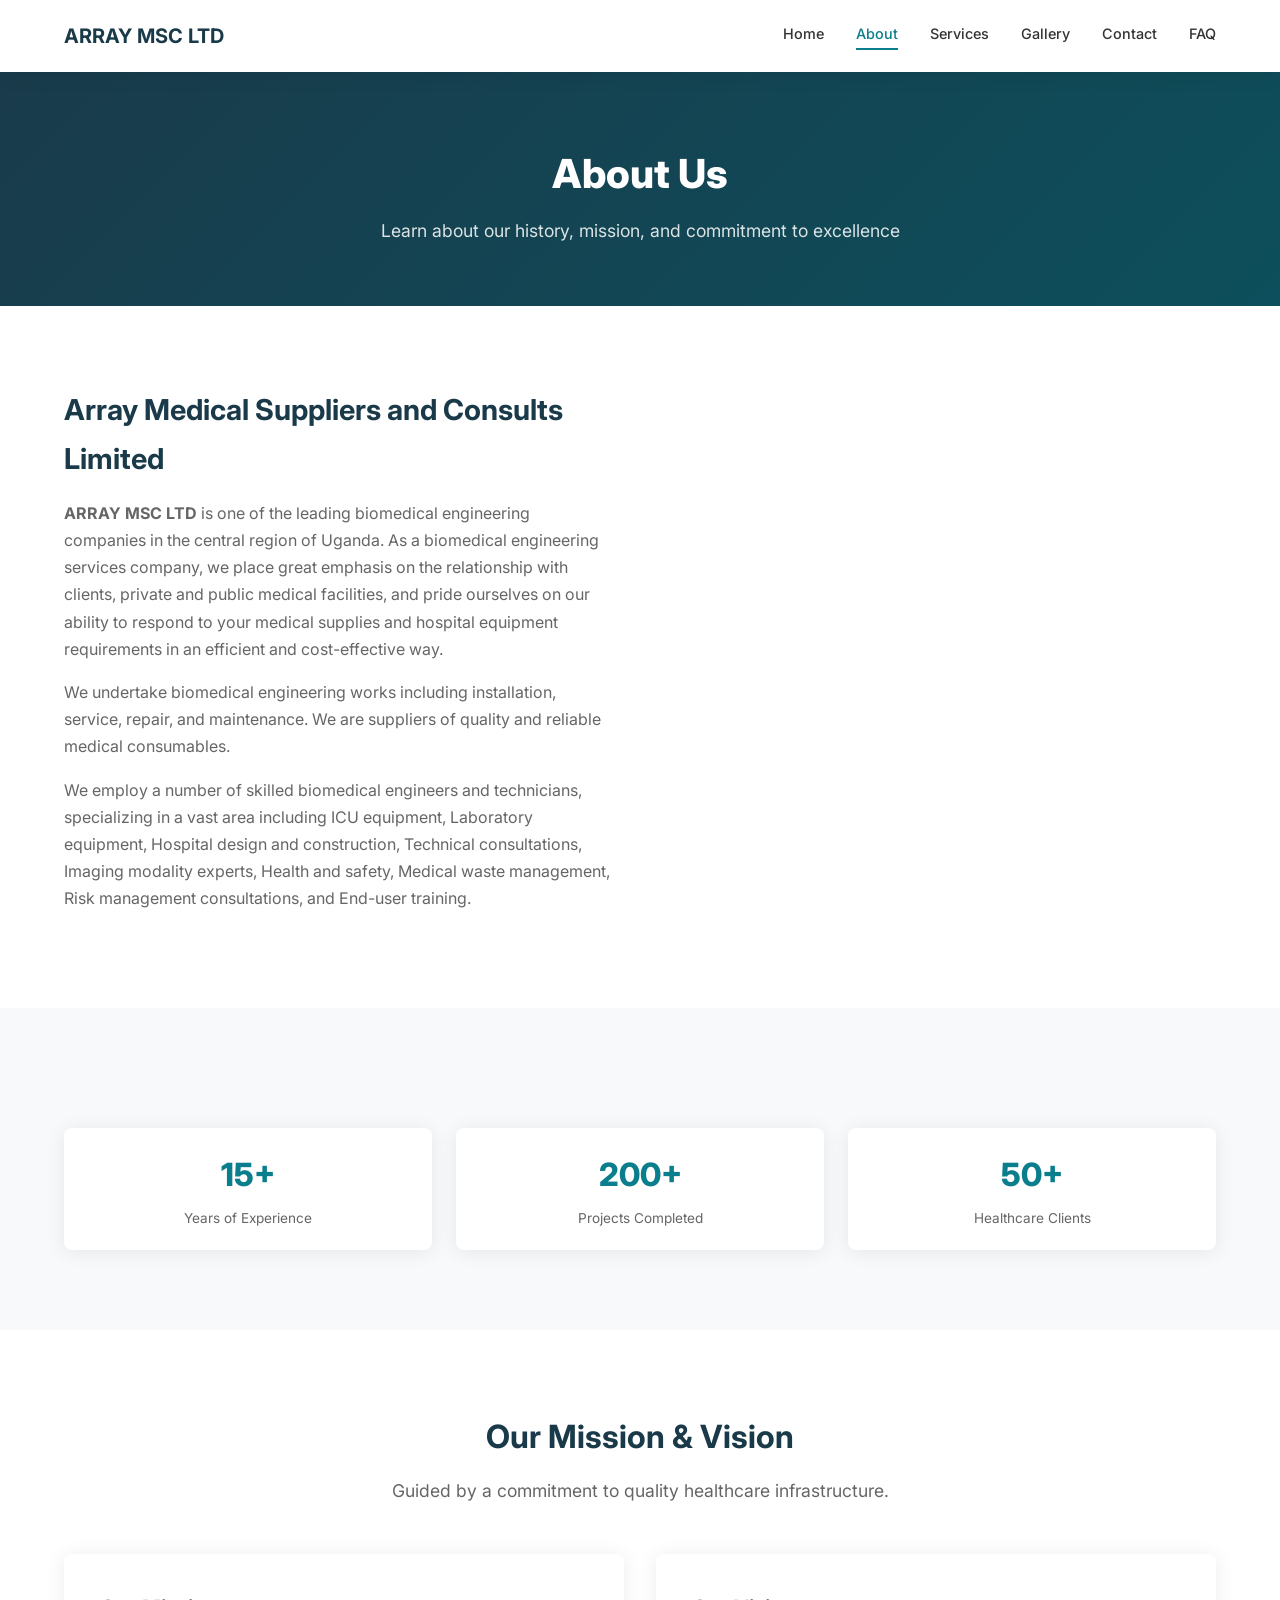
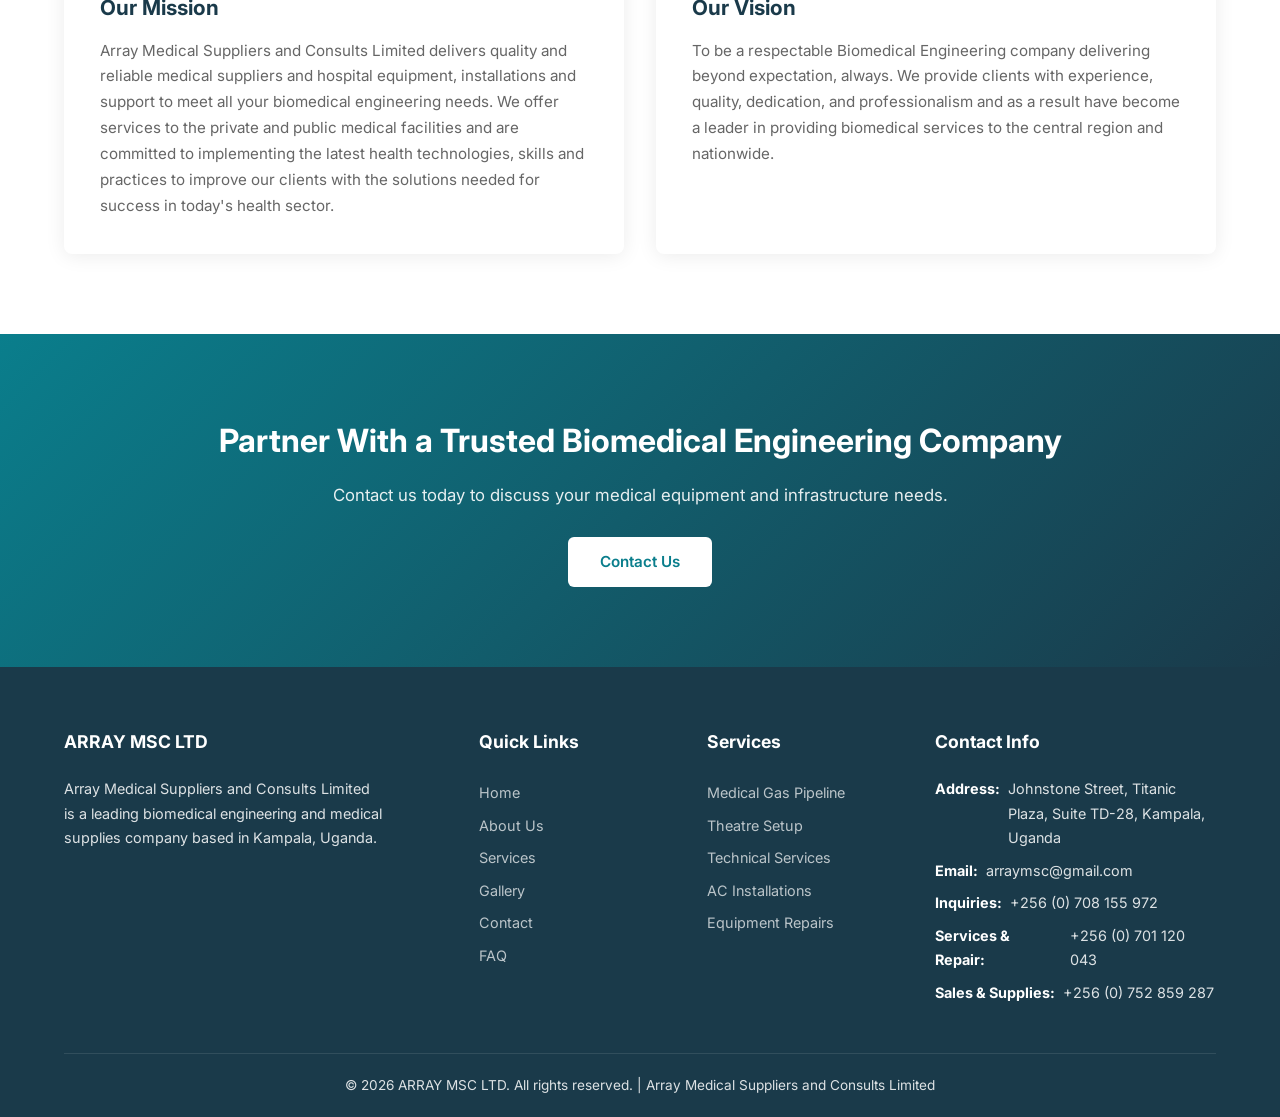
==== about.html @ 0d136a65 "Initial commit - ARRAY MSC LTD professional website" ====
<!DOCTYPE html>
<html lang="en">
<head>
  <meta charset="UTF-8">
  <meta name="viewport" content="width=device-width, initial-scale=1.0">
  <title>About Us - ARRAY MSC LTD | Biomedical Engineering Company</title>
  <meta name="description" content="Learn about ARRAY MSC LTD's history, mission, vision, and team. We are a leading biomedical engineering and medical supplies company in Kampala, Uganda.">
  <link rel="preconnect" href="https://fonts.googleapis.com">
  <link href="https://fonts.googleapis.com/css2?family=Inter:wght@400;500;600;700;800&display=swap" rel="stylesheet">
  <link rel="stylesheet" href="css/style.css">
</head>
<body>

  <!-- Header -->
  <header class="header">
    <div class="container">
      <nav class="navbar">
        <a href="index.html" class="nav-brand">
          <img src="images/logo-placeholder.png" alt="ARRAY MSC LTD Logo" onerror="this.style.display='none'">
          ARRAY MSC LTD
        </a>
        <button class="nav-toggle" aria-label="Toggle navigation">
          <span></span><span></span><span></span>
        </button>
        <div class="nav-links">
          <a href="index.html">Home</a>
          <a href="about.html" class="active">About</a>
          <a href="services.html">Services</a>
          <a href="gallery.html">Gallery</a>
          <a href="contact.html">Contact</a>
          <a href="faq.html">FAQ</a>
        </div>
      </nav>
    </div>
  </header>

  <!-- Banner -->
  <section class="page-banner">
    <div class="container">
      <h1>About Us</h1>
      <p>Learn about our history, mission, and commitment to excellence</p>
    </div>
  </section>

  <!-- About Content -->
  <section class="section">
    <div class="container">
      <div class="about-content">
        <div class="about-text">
          <h2>Array Medical Suppliers and Consults Limited</h2>
          <p><strong>ARRAY MSC LTD</strong> is one of the leading biomedical engineering companies in the central region of Uganda. As a biomedical engineering services company, we place great emphasis on the relationship with clients, private and public medical facilities, and pride ourselves on our ability to respond to your medical supplies and hospital equipment requirements in an efficient and cost-effective way.</p>
          <p>We undertake biomedical engineering works including installation, service, repair, and maintenance. We are suppliers of quality and reliable medical consumables.</p>
          <p>We employ a number of skilled biomedical engineers and technicians, specializing in a vast area including ICU equipment, Laboratory equipment, Hospital design and construction, Technical consultations, Imaging modality experts, Health and safety, Medical waste management, Risk management consultations, and End-user training.</p>
        </div>
        <div class="about-image">
          <img src="images/about-placeholder.jpg" alt="ARRAY MSC LTD Team" onerror="this.style.display='none'">
        </div>
      </div>
    </div>
  </section>

  <!-- Stats -->
  <section class="section section-bg">
    <div class="container">
      <div class="about-stats">
        <div class="stat-item">
          <div class="stat-number">15+</div>
          <div class="stat-label">Years of Experience</div>
        </div>
        <div class="stat-item">
          <div class="stat-number">200+</div>
          <div class="stat-label">Projects Completed</div>
        </div>
        <div class="stat-item">
          <div class="stat-number">50+</div>
          <div class="stat-label">Healthcare Clients</div>
        </div>
      </div>
    </div>
  </section>

  <!-- Mission & Vision -->
  <section class="section">
    <div class="container">
      <div class="text-center">
        <h2 class="section-title">Our Mission & Vision</h2>
        <p class="section-subtitle">Guided by a commitment to quality healthcare infrastructure.</p>
      </div>
      <div class="mission-vision">
        <div class="mv-card">
          <h3>Our Mission</h3>
          <p>Array Medical Suppliers and Consults Limited delivers quality and reliable medical suppliers and hospital equipment, installations and support to meet all your biomedical engineering needs. We offer services to the private and public medical facilities and are committed to implementing the latest health technologies, skills and practices to improve our clients with the solutions needed for success in today's health sector.</p>
        </div>
        <div class="mv-card">
          <h3>Our Vision</h3>
          <p>To be a respectable Biomedical Engineering company delivering beyond expectation, always. We provide clients with experience, quality, dedication, and professionalism and as a result have become a leader in providing biomedical services to the central region and nationwide.</p>
        </div>
      </div>
    </div>
  </section>

  <!-- CTA -->
  <section class="cta-section">
    <div class="container">
      <h2>Partner With a Trusted Biomedical Engineering Company</h2>
      <p>Contact us today to discuss your medical equipment and infrastructure needs.</p>
      <a href="contact.html" class="btn btn-white">Contact Us</a>
    </div>
  </section>

  <!-- Footer -->
  <footer class="footer">
    <div class="container">
      <div class="footer-grid">
        <div class="footer-brand">
          <h3>ARRAY MSC LTD</h3>
          <p>Array Medical Suppliers and Consults Limited is a leading biomedical engineering and medical supplies company based in Kampala, Uganda.</p>
        </div>
        <div class="footer-links">
          <h3>Quick Links</h3>
          <a href="index.html">Home</a>
          <a href="about.html">About Us</a>
          <a href="services.html">Services</a>
          <a href="gallery.html">Gallery</a>
          <a href="contact.html">Contact</a>
          <a href="faq.html">FAQ</a>
        </div>
        <div class="footer-links">
          <h3>Services</h3>
          <a href="services.html">Medical Gas Pipeline</a>
          <a href="services.html">Theatre Setup</a>
          <a href="services.html">Technical Services</a>
          <a href="services.html">AC Installations</a>
          <a href="services.html">Equipment Repairs</a>
        </div>
        <div class="footer-contact">
          <h3>Contact Info</h3>
          <p><strong>Address:</strong> Johnstone Street, Titanic Plaza, Suite TD-28, Kampala, Uganda</p>
          <p><strong>Email:</strong> arraymsc@gmail.com</p>
          <p><strong>Inquiries:</strong> +256 (0) 708 155 972</p>
          <p><strong>Services & Repair:</strong> +256 (0) 701 120 043</p>
          <p><strong>Sales & Supplies:</strong> +256 (0) 752 859 287</p>
        </div>
      </div>
      <div class="footer-bottom">
        &copy; 2026 ARRAY MSC LTD. All rights reserved. | Array Medical Suppliers and Consults Limited
      </div>
    </div>
  </footer>

  <script src="js/main.js"></script>
</body>
</html>
---- css/style.css ----
* {
  margin: 0;
  padding: 0;
  box-sizing: border-box;
}

:root {
  --primary: #0a7e8c;
  --primary-dark: #075a65;
  --primary-light: #e6f4f6;
  --secondary: #1a3a4a;
  --accent: #00b4d8;
  --text: #333;
  --text-light: #666;
  --bg: #f8f9fa;
  --white: #fff;
  --shadow: 0 2px 20px rgba(0,0,0,0.08);
  --radius: 8px;
}

html {
  scroll-behavior: smooth;
}

body {
  font-family: 'Inter', -apple-system, sans-serif;
  color: var(--text);
  line-height: 1.7;
  background: var(--white);
}

a { text-decoration: none; color: var(--primary); }
a:hover { color: var(--primary-dark); }
img { max-width: 100%; height: auto; }
ul { list-style: none; }

.container {
  max-width: 1200px;
  margin: 0 auto;
  padding: 0 24px;
}

/* Utility */
.section {
  padding: 80px 0;
}
.section-bg {
  background: var(--bg);
}
.section-title {
  font-size: 2rem;
  font-weight: 700;
  color: var(--secondary);
  margin-bottom: 12px;
}
.section-subtitle {
  color: var(--text-light);
  font-size: 1.1rem;
  margin-bottom: 48px;
  max-width: 600px;
}
.text-center {
  text-align: center;
}
.text-center .section-subtitle {
  margin: 0 auto 48px;
}

.btn {
  display: inline-block;
  padding: 12px 32px;
  border-radius: 6px;
  font-weight: 600;
  font-size: 0.95rem;
  border: none;
  cursor: pointer;
  transition: all 0.3s;
}
.btn-primary {
  background: var(--primary);
  color: var(--white);
}
.btn-primary:hover {
  background: var(--primary-dark);
  color: var(--white);
}
.btn-outline {
  background: transparent;
  color: var(--primary);
  border: 2px solid var(--primary);
}
.btn-outline:hover {
  background: var(--primary);
  color: var(--white);
}
.btn-white {
  background: var(--white);
  color: var(--primary);
}
.btn-white:hover {
  background: var(--primary-light);
}

/* Header / Navbar */
.header {
  position: fixed;
  top: 0;
  left: 0;
  width: 100%;
  z-index: 1000;
  background: var(--white);
  box-shadow: var(--shadow);
  transition: all 0.3s;
}
.header-scrolled {
  box-shadow: 0 2px 20px rgba(0,0,0,0.12);
}
.navbar {
  display: flex;
  align-items: center;
  justify-content: space-between;
  height: 72px;
}
.nav-brand {
  display: flex;
  align-items: center;
  gap: 10px;
  font-size: 1.25rem;
  font-weight: 700;
  color: var(--secondary);
}
.nav-brand img {
  height: 42px;
  width: auto;
}
.nav-links {
  display: flex;
  gap: 32px;
}
.nav-links a {
  font-size: 0.9rem;
  font-weight: 500;
  color: var(--text);
  position: relative;
  padding-bottom: 4px;
}
.nav-links a::after {
  content: '';
  position: absolute;
  bottom: 0;
  left: 0;
  width: 0;
  height: 2px;
  background: var(--primary);
  transition: width 0.3s;
}
.nav-links a:hover::after,
.nav-links a.active::after {
  width: 100%;
}
.nav-links a.active {
  color: var(--primary);
}
.nav-toggle {
  display: none;
  flex-direction: column;
  gap: 5px;
  background: none;
  border: none;
  cursor: pointer;
  padding: 4px;
}
.nav-toggle span {
  width: 28px;
  height: 3px;
  background: var(--secondary);
  border-radius: 2px;
  transition: all 0.3s;
}

/* Footer */
.footer {
  background: var(--secondary);
  color: rgba(255,255,255,0.85);
  padding: 60px 0 0;
}
.footer-grid {
  display: grid;
  grid-template-columns: 2fr 1fr 1fr 1.5fr;
  gap: 40px;
  margin-bottom: 40px;
}
.footer h3 {
  color: var(--white);
  font-size: 1.1rem;
  margin-bottom: 20px;
}
.footer-brand p {
  font-size: 0.9rem;
  margin-top: 12px;
  max-width: 320px;
}
.footer-links a {
  display: block;
  color: rgba(255,255,255,0.7);
  font-size: 0.9rem;
  padding: 4px 0;
  transition: color 0.3s;
}
.footer-links a:hover {
  color: var(--white);
}
.footer-contact p {
  font-size: 0.9rem;
  margin-bottom: 8px;
  display: flex;
  gap: 8px;
}
.footer-contact strong {
  color: var(--white);
}
.footer-bottom {
  border-top: 1px solid rgba(255,255,255,0.1);
  padding: 20px 0;
  font-size: 0.85rem;
  text-align: center;
}

/* Hero */
.hero {
  min-height: 100vh;
  display: flex;
  align-items: center;
  background: linear-gradient(135deg, var(--secondary) 0%, #0d4f5c 100%);
  color: var(--white);
  padding-top: 72px;
  position: relative;
  overflow: hidden;
}
.hero::before {
  content: '';
  position: absolute;
  top: -50%;
  right: -20%;
  width: 600px;
  height: 600px;
  border-radius: 50%;
  background: rgba(255,255,255,0.03);
}
.hero-content {
  max-width: 700px;
  position: relative;
  z-index: 1;
}
.hero-badge {
  display: inline-block;
  background: rgba(255,255,255,0.1);
  padding: 6px 16px;
  border-radius: 20px;
  font-size: 0.8rem;
  margin-bottom: 20px;
  letter-spacing: 1px;
  text-transform: uppercase;
}
.hero h1 {
  font-size: 3rem;
  font-weight: 800;
  line-height: 1.2;
  margin-bottom: 20px;
}
.hero p {
  font-size: 1.15rem;
  line-height: 1.8;
  opacity: 0.9;
  margin-bottom: 32px;
}
.hero-buttons {
  display: flex;
  gap: 16px;
  flex-wrap: wrap;
}

/* Page Banner */
.page-banner {
  padding: 140px 0 60px;
  background: linear-gradient(135deg, var(--secondary) 0%, #0d4f5c 100%);
  color: var(--white);
  text-align: center;
}
.page-banner h1 {
  font-size: 2.5rem;
  font-weight: 800;
  margin-bottom: 8px;
}
.page-banner p {
  opacity: 0.85;
  font-size: 1.1rem;
}

/* Services page */
.services-grid {
  display: grid;
  grid-template-columns: repeat(auto-fill, minmax(340px, 1fr));
  gap: 28px;
}
.service-card {
  background: var(--white);
  border-radius: var(--radius);
  padding: 32px;
  box-shadow: var(--shadow);
  transition: transform 0.3s, box-shadow 0.3s;
  border-left: 4px solid var(--primary);
}
.service-card:hover {
  transform: translateY(-4px);
  box-shadow: 0 8px 30px rgba(0,0,0,0.12);
}
.service-card h3 {
  color: var(--secondary);
  font-size: 1.15rem;
  margin-bottom: 8px;
}
.service-card p {
  font-size: 0.95rem;
  color: var(--text-light);
}

/* Home - Services highlight */
.services-highlight {
  display: grid;
  grid-template-columns: repeat(auto-fill, minmax(300px, 1fr));
  gap: 24px;
}
.service-item {
  background: var(--white);
  padding: 28px;
  border-radius: var(--radius);
  box-shadow: var(--shadow);
  text-align: center;
  transition: transform 0.3s;
}
.service-item:hover {
  transform: translateY(-4px);
}
.service-item .icon {
  width: 56px;
  height: 56px;
  background: var(--primary-light);
  border-radius: 12px;
  display: flex;
  align-items: center;
  justify-content: center;
  margin: 0 auto 16px;
  font-size: 1.5rem;
}
.service-item h3 {
  font-size: 1rem;
  color: var(--secondary);
  margin-bottom: 8px;
}
.service-item p {
  font-size: 0.9rem;
  color: var(--text-light);
}

/* About page */
.about-content {
  display: grid;
  grid-template-columns: 1fr 1fr;
  gap: 60px;
  align-items: center;
}
.about-text h2 {
  font-size: 1.8rem;
  color: var(--secondary);
  margin-bottom: 16px;
}
.about-text p {
  margin-bottom: 16px;
  color: var(--text-light);
}
.about-image img {
  border-radius: var(--radius);
  box-shadow: var(--shadow);
  width: 100%;
}
.about-stats {
  display: grid;
  grid-template-columns: repeat(3, 1fr);
  gap: 24px;
  margin-top: 40px;
}
.stat-item {
  text-align: center;
  padding: 20px;
  background: var(--white);
  border-radius: var(--radius);
  box-shadow: var(--shadow);
}
.stat-number {
  font-size: 2rem;
  font-weight: 800;
  color: var(--primary);
}
.stat-label {
  font-size: 0.85rem;
  color: var(--text-light);
  margin-top: 4px;
}

/* Mission / Vision */
.mission-vision {
  display: grid;
  grid-template-columns: 1fr 1fr;
  gap: 32px;
}
.mv-card {
  background: var(--white);
  padding: 36px;
  border-radius: var(--radius);
  box-shadow: var(--shadow);
}
.mv-card h3 {
  color: var(--secondary);
  font-size: 1.3rem;
  margin-bottom: 12px;
}
.mv-card p {
  color: var(--text-light);
  font-size: 0.95rem;
}

/* Gallery */
.gallery-grid {
  display: grid;
  grid-template-columns: repeat(auto-fill, minmax(280px, 1fr));
  gap: 16px;
}
.gallery-item {
  position: relative;
  border-radius: var(--radius);
  overflow: hidden;
  cursor: pointer;
  aspect-ratio: 4/3;
}
.gallery-item img {
  width: 100%;
  height: 100%;
  object-fit: cover;
  transition: transform 0.4s;
}
.gallery-item:hover img {
  transform: scale(1.08);
}
.gallery-item .overlay {
  position: absolute;
  bottom: 0;
  left: 0;
  right: 0;
  padding: 16px;
  background: linear-gradient(transparent, rgba(0,0,0,0.7));
  color: var(--white);
  font-size: 0.9rem;
  font-weight: 500;
  opacity: 0;
  transition: opacity 0.3s;
}
.gallery-item:hover .overlay {
  opacity: 1;
}

/* Contact */
.contact-grid {
  display: grid;
  grid-template-columns: 1fr 1fr;
  gap: 48px;
}
.contact-info h3 {
  font-size: 1.3rem;
  color: var(--secondary);
  margin-bottom: 16px;
}
.contact-detail {
  display: flex;
  gap: 12px;
  margin-bottom: 20px;
}
.contact-detail .icon {
  width: 44px;
  height: 44px;
  background: var(--primary-light);
  border-radius: 50%;
  display: flex;
  align-items: center;
  justify-content: center;
  flex-shrink: 0;
  font-size: 1.1rem;
}
.contact-detail h4 {
  font-size: 0.95rem;
  color: var(--secondary);
  margin-bottom: 2px;
}
.contact-detail p {
  font-size: 0.9rem;
  color: var(--text-light);
}
.contact-form label {
  display: block;
  font-size: 0.9rem;
  font-weight: 500;
  margin-bottom: 6px;
  color: var(--secondary);
}
.contact-form input,
.contact-form textarea,
.contact-form select {
  width: 100%;
  padding: 12px 16px;
  border: 1px solid #ddd;
  border-radius: 6px;
  font-family: inherit;
  font-size: 0.95rem;
  margin-bottom: 20px;
  transition: border-color 0.3s;
}
.contact-form input:focus,
.contact-form textarea:focus {
  outline: none;
  border-color: var(--primary);
}
.contact-form textarea {
  height: 140px;
  resize: vertical;
}

/* FAQ */
.faq-list {
  max-width: 800px;
  margin: 0 auto;
}
.faq-item {
  background: var(--white);
  border-radius: var(--radius);
  margin-bottom: 12px;
  box-shadow: 0 1px 4px rgba(0,0,0,0.06);
  overflow: hidden;
}
.faq-question {
  width: 100%;
  padding: 20px 24px;
  background: none;
  border: none;
  font-size: 1rem;
  font-weight: 600;
  color: var(--secondary);
  text-align: left;
  cursor: pointer;
  display: flex;
  justify-content: space-between;
  align-items: center;
  font-family: inherit;
  transition: background 0.3s;
}
.faq-question:hover {
  background: var(--primary-light);
}
.faq-question .arrow {
  transition: transform 0.3s;
  font-size: 1.2rem;
}
.faq-item.active .faq-question .arrow {
  transform: rotate(180deg);
}
.faq-answer {
  max-height: 0;
  overflow: hidden;
  transition: max-height 0.3s ease, padding 0.3s ease;
}
.faq-item.active .faq-answer {
  max-height: 300px;
  padding: 0 24px 20px;
}
.faq-answer p {
  color: var(--text-light);
  font-size: 0.95rem;
}

/* Features section (Why choose us) */
.features-grid {
  display: grid;
  grid-template-columns: repeat(auto-fill, minmax(250px, 1fr));
  gap: 24px;
}
.feature-card {
  background: var(--white);
  padding: 28px;
  border-radius: var(--radius);
  box-shadow: var(--shadow);
  text-align: center;
}
.feature-card .icon {
  font-size: 2rem;
  margin-bottom: 12px;
}
.feature-card h3 {
  font-size: 1rem;
  color: var(--secondary);
  margin-bottom: 8px;
}
.feature-card p {
  font-size: 0.9rem;
  color: var(--text-light);
}

/* CTA Section */
.cta-section {
  background: linear-gradient(135deg, var(--primary) 0%, var(--secondary) 100%);
  color: var(--white);
  text-align: center;
  padding: 80px 0;
}
.cta-section h2 {
  font-size: 2rem;
  font-weight: 700;
  margin-bottom: 12px;
}
.cta-section p {
  opacity: 0.9;
  margin-bottom: 28px;
  font-size: 1.05rem;
}

/* Responsive */
@media (max-width: 992px) {
  .about-content,
  .mission-vision,
  .contact-grid {
    grid-template-columns: 1fr;
  }
  .about-image {
    order: -1;
  }
  .footer-grid {
    grid-template-columns: 1fr 1fr;
  }
}

@media (max-width: 768px) {
  .nav-links {
    position: fixed;
    top: 72px;
    left: 0;
    right: 0;
    background: var(--white);
    flex-direction: column;
    padding: 24px;
    gap: 16px;
    box-shadow: 0 4px 20px rgba(0,0,0,0.1);
    transform: translateY(-100%);
    opacity: 0;
    pointer-events: none;
    transition: all 0.3s;
  }
  .nav-links.open {
    transform: translateY(0);
    opacity: 1;
    pointer-events: all;
  }
  .nav-toggle {
    display: flex;
  }
  .hero h1 {
    font-size: 2rem;
  }
  .hero {
    text-align: center;
  }
  .hero-buttons {
    justify-content: center;
  }
  .section-title {
    font-size: 1.6rem;
  }
  .page-banner h1 {
    font-size: 1.8rem;
  }
  .services-grid {
    grid-template-columns: 1fr;
  }
  .about-stats {
    grid-template-columns: 1fr;
  }
  .footer-grid {
    grid-template-columns: 1fr;
  }
}
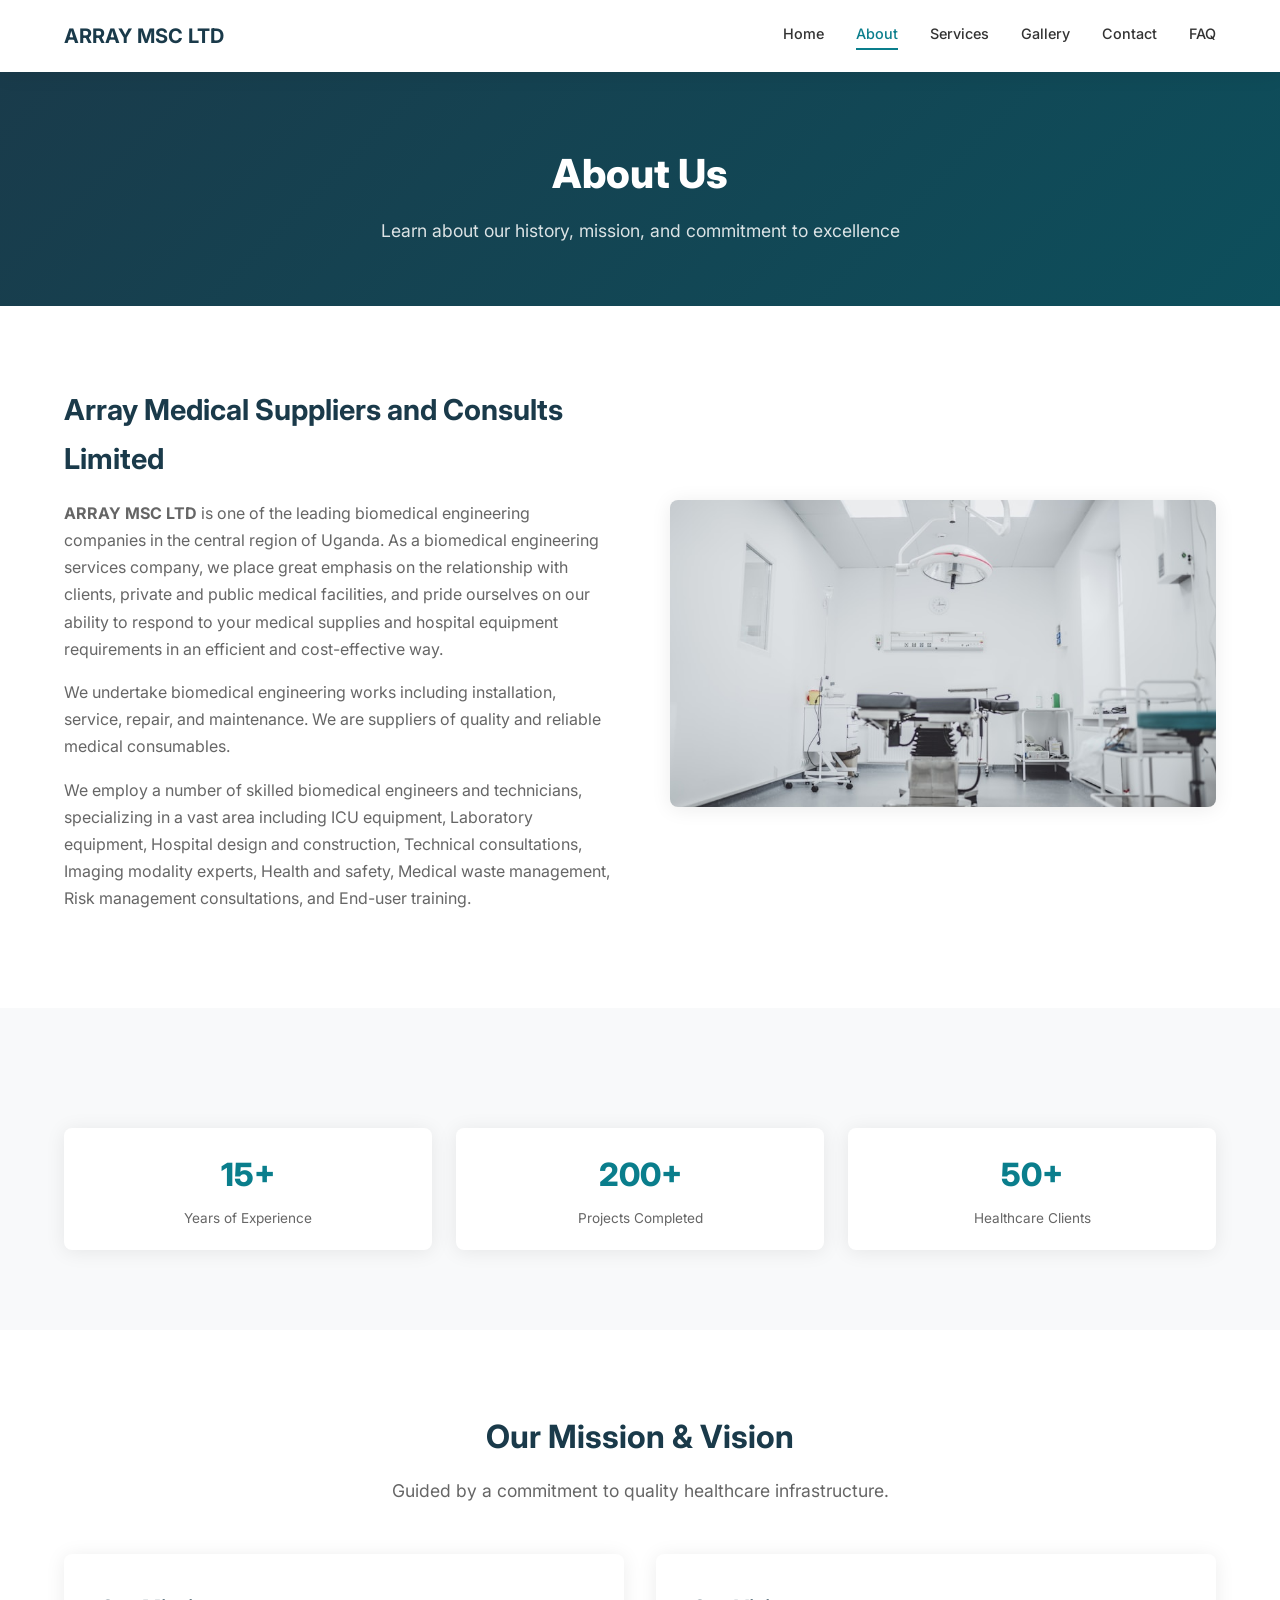
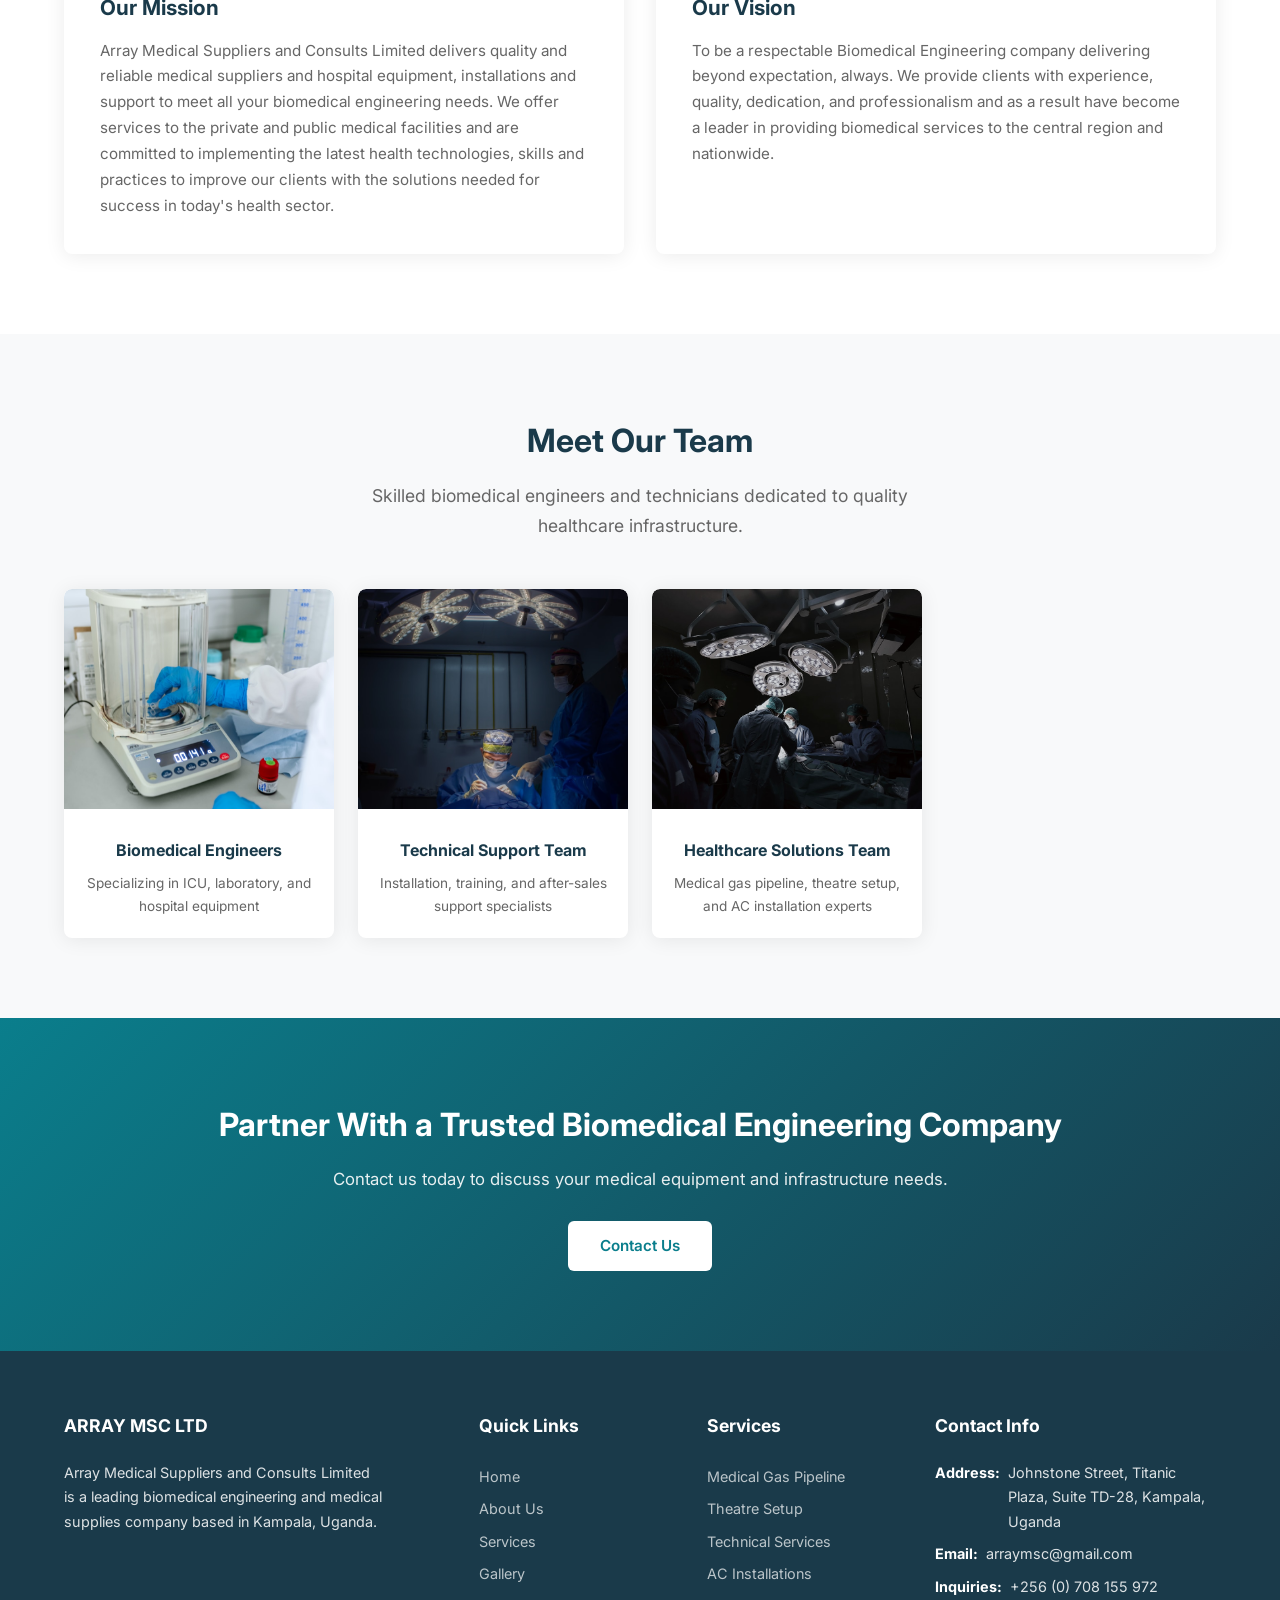
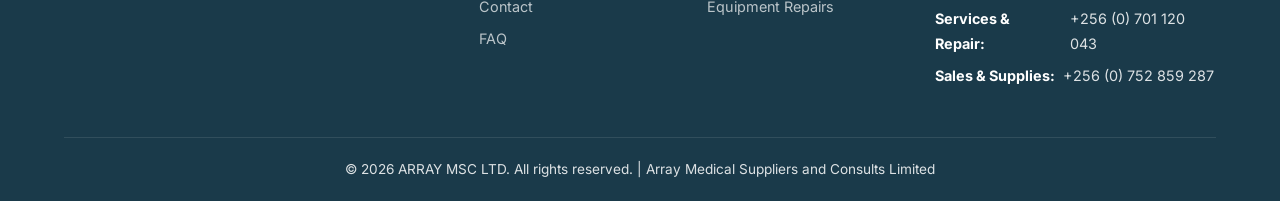
==== commit e6cf347c: "Add medical equipment images and team photos from Unsplash" ====
--- a/about.html
+++ b/about.html
@@ -53,7 +53,7 @@
           <p>We employ a number of skilled biomedical engineers and technicians, specializing in a vast area including ICU equipment, Laboratory equipment, Hospital design and construction, Technical consultations, Imaging modality experts, Health and safety, Medical waste management, Risk management consultations, and End-user training.</p>
         </div>
         <div class="about-image">
-          <img src="images/about-placeholder.jpg" alt="ARRAY MSC LTD Team" onerror="this.style.display='none'">
+          <img src="images/team-about.jpg" alt="ARRAY MSC LTD Biomedical Engineering Team">
         </div>
       </div>
     </div>
@@ -94,6 +94,39 @@
         <div class="mv-card">
           <h3>Our Vision</h3>
           <p>To be a respectable Biomedical Engineering company delivering beyond expectation, always. We provide clients with experience, quality, dedication, and professionalism and as a result have become a leader in providing biomedical services to the central region and nationwide.</p>
+        </div>
+      </div>
+    </div>
+  </section>
+
+  <!-- Team Section -->
+  <section class="section section-bg">
+    <div class="container">
+      <div class="text-center">
+        <h2 class="section-title">Meet Our Team</h2>
+        <p class="section-subtitle">Skilled biomedical engineers and technicians dedicated to quality healthcare infrastructure.</p>
+      </div>
+      <div class="features-grid">
+        <div class="feature-card" style="padding: 0; overflow: hidden;">
+          <img src="images/gallery-02.jpg" alt="Biomedical Engineering Team" style="width: 100%; height: 220px; object-fit: cover; border-radius: var(--radius) var(--radius) 0 0;">
+          <div style="padding: 20px;">
+            <h3>Biomedical Engineers</h3>
+            <p style="font-size: 0.85rem; color: var(--text-light);">Specializing in ICU, laboratory, and hospital equipment</p>
+          </div>
+        </div>
+        <div class="feature-card" style="padding: 0; overflow: hidden;">
+          <img src="images/gallery-06.jpg" alt="Hospital Outreach Team" style="width: 100%; height: 220px; object-fit: cover; border-radius: var(--radius) var(--radius) 0 0;">
+          <div style="padding: 20px;">
+            <h3>Technical Support Team</h3>
+            <p style="font-size: 0.85rem; color: var(--text-light);">Installation, training, and after-sales support specialists</p>
+          </div>
+        </div>
+        <div class="feature-card" style="padding: 0; overflow: hidden;">
+          <img src="images/gallery-10.jpg" alt="Patient Care Team" style="width: 100%; height: 220px; object-fit: cover; border-radius: var(--radius) var(--radius) 0 0;">
+          <div style="padding: 20px;">
+            <h3>Healthcare Solutions Team</h3>
+            <p style="font-size: 0.85rem; color: var(--text-light);">Medical gas pipeline, theatre setup, and AC installation experts</p>
+          </div>
         </div>
       </div>
     </div>
--- a/css/style.css
+++ b/css/style.css
@@ -231,21 +231,11 @@
   min-height: 100vh;
   display: flex;
   align-items: center;
-  background: linear-gradient(135deg, var(--secondary) 0%, #0d4f5c 100%);
+  background: linear-gradient(135deg, rgba(26,58,74,0.92) 0%, rgba(13,79,92,0.88) 100%), url('../images/hero-medical.jpg') center/cover no-repeat;
   color: var(--white);
   padding-top: 72px;
   position: relative;
   overflow: hidden;
-}
-.hero::before {
-  content: '';
-  position: absolute;
-  top: -50%;
-  right: -20%;
-  width: 600px;
-  height: 600px;
-  border-radius: 50%;
-  background: rgba(255,255,255,0.03);
 }
 .hero-content {
   max-width: 700px;
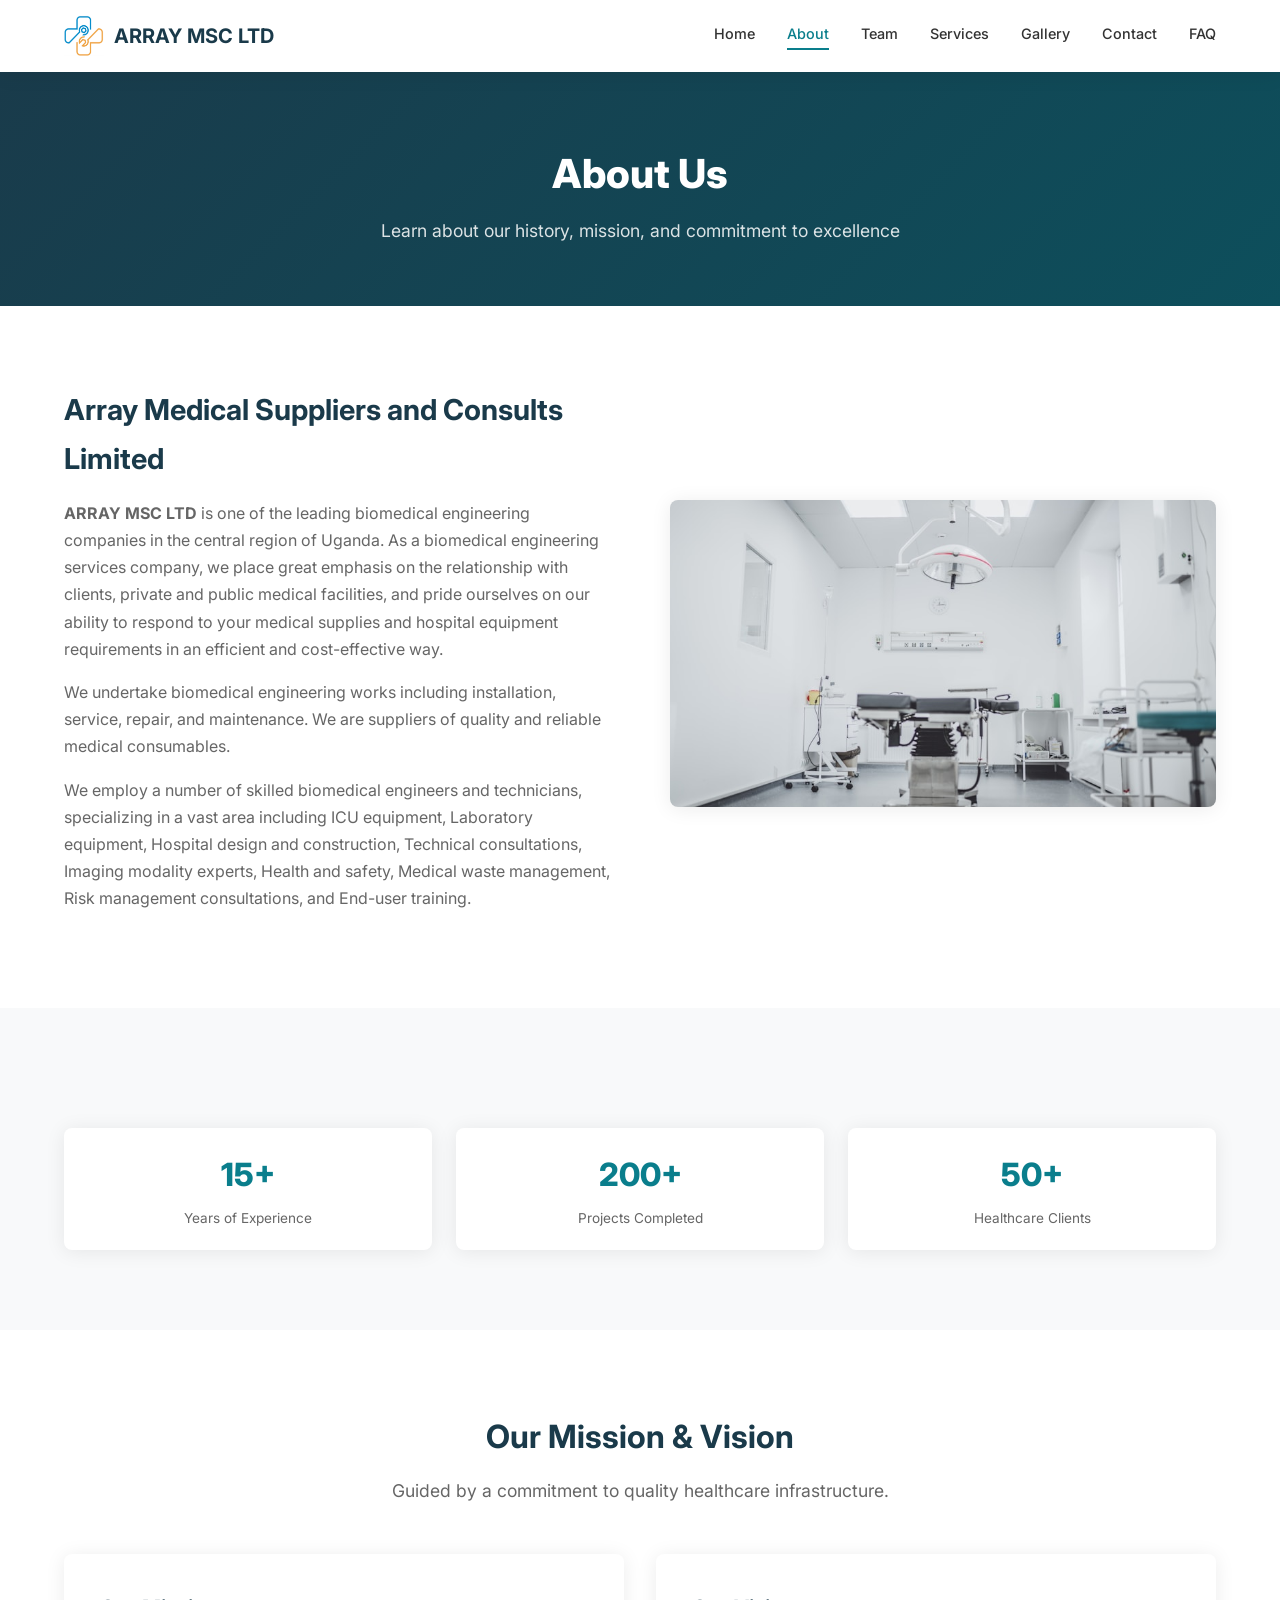
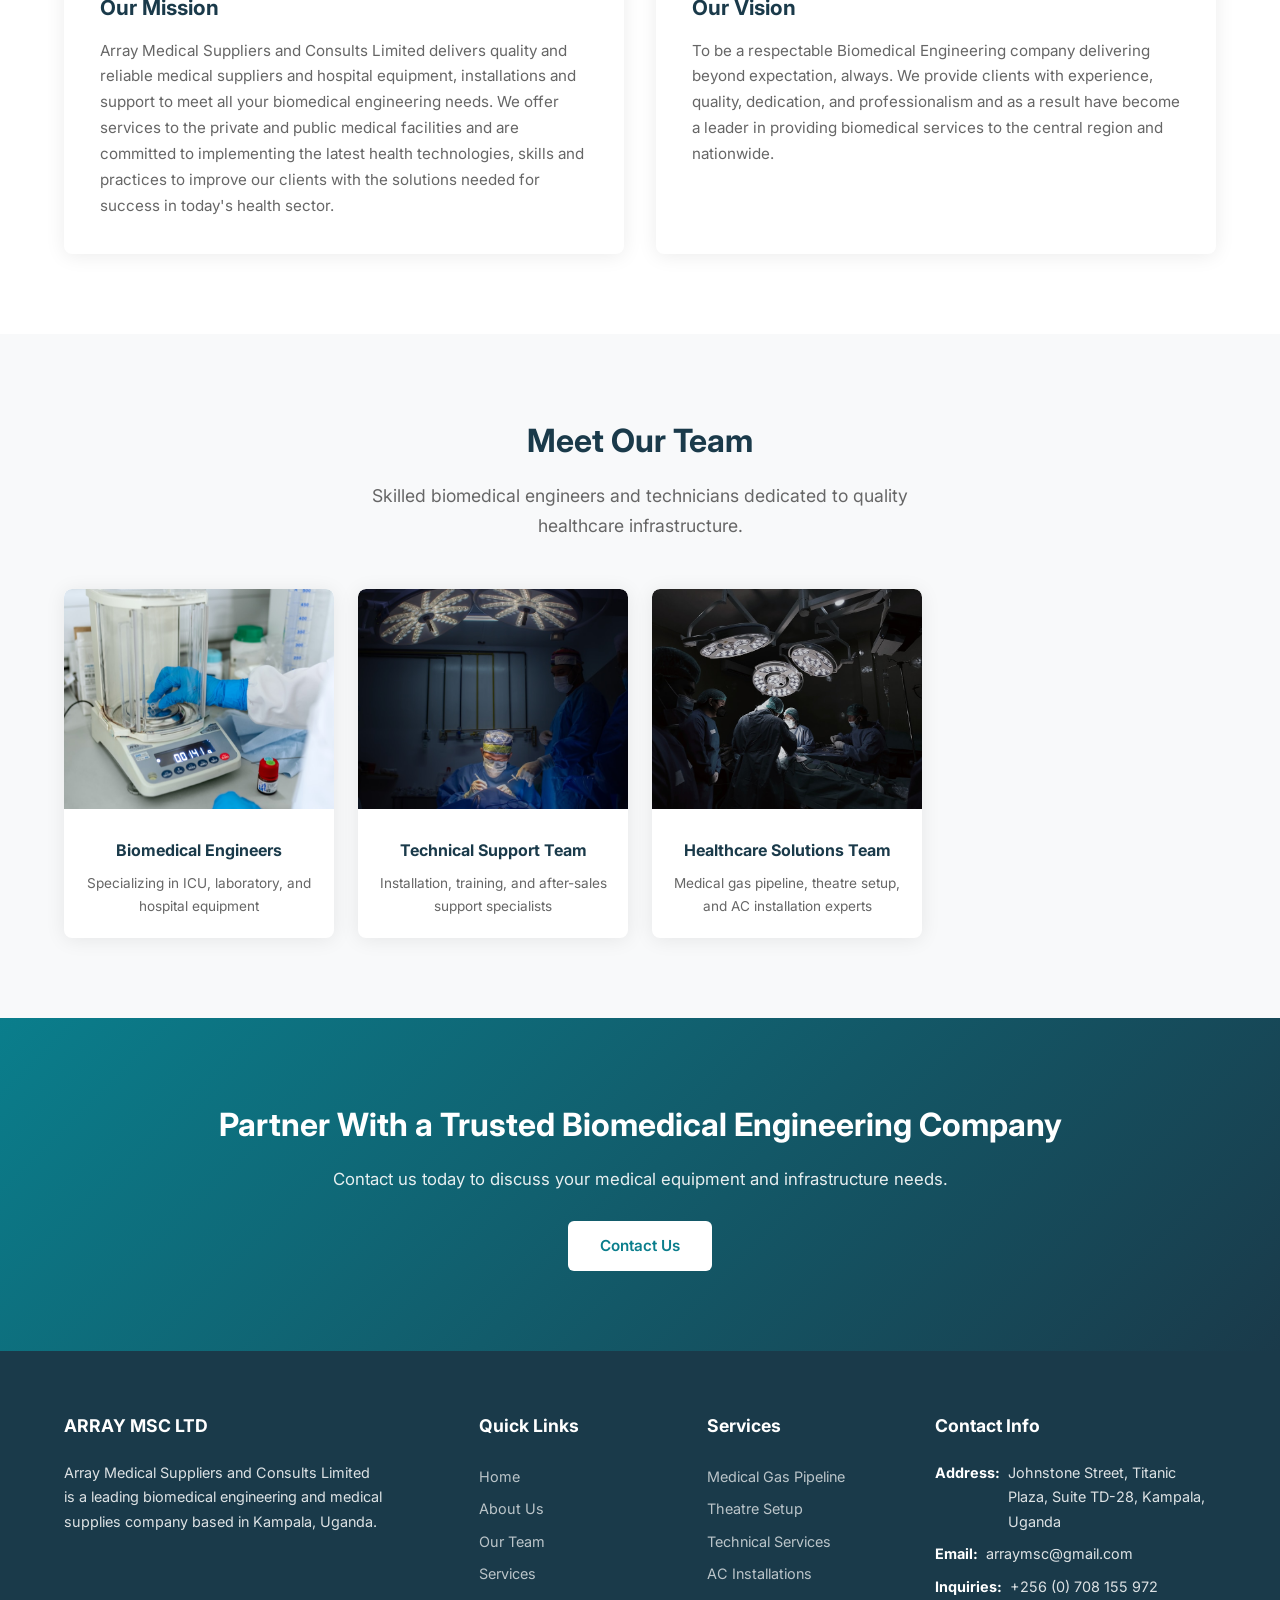
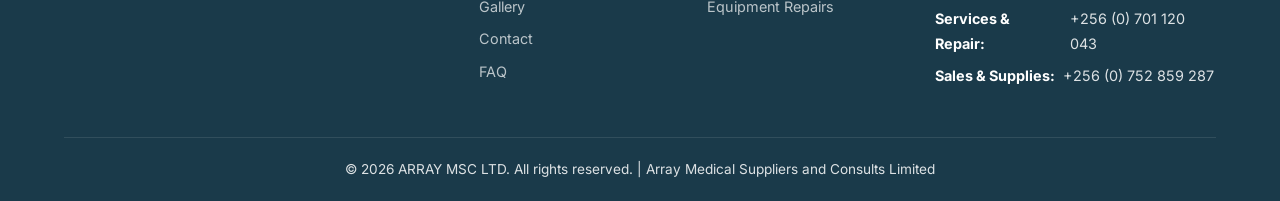
==== commit 5cc32ca4: "Add company logo, dedicated team page with 9 members, and update all nav/footer across site" ====
--- a/about.html
+++ b/about.html
@@ -16,7 +16,7 @@
     <div class="container">
       <nav class="navbar">
         <a href="index.html" class="nav-brand">
-          <img src="images/logo-placeholder.png" alt="ARRAY MSC LTD Logo" onerror="this.style.display='none'">
+          <img src="images/logo.png" alt="ARRAY MSC LTD Logo">
           ARRAY MSC LTD
         </a>
         <button class="nav-toggle" aria-label="Toggle navigation">
@@ -25,6 +25,7 @@
         <div class="nav-links">
           <a href="index.html">Home</a>
           <a href="about.html" class="active">About</a>
+          <a href="team.html">Team</a>
           <a href="services.html">Services</a>
           <a href="gallery.html">Gallery</a>
           <a href="contact.html">Contact</a>
@@ -153,6 +154,7 @@
           <h3>Quick Links</h3>
           <a href="index.html">Home</a>
           <a href="about.html">About Us</a>
+          <a href="team.html">Our Team</a>
           <a href="services.html">Services</a>
           <a href="gallery.html">Gallery</a>
           <a href="contact.html">Contact</a>
--- a/css/style.css
+++ b/css/style.css
@@ -231,16 +231,37 @@
   min-height: 100vh;
   display: flex;
   align-items: center;
-  background: linear-gradient(135deg, rgba(26,58,74,0.92) 0%, rgba(13,79,92,0.88) 100%), url('../images/hero-medical.jpg') center/cover no-repeat;
   color: var(--white);
   padding-top: 72px;
   position: relative;
   overflow: hidden;
 }
+.hero-slideshow {
+  position: absolute;
+  inset: 0;
+  z-index: 0;
+}
+.hero-slide {
+  position: absolute;
+  inset: 0;
+  background-size: cover;
+  background-position: center;
+  opacity: 0;
+  transition: opacity 1.5s ease-in-out;
+}
+.hero-slide.active {
+  opacity: 1;
+}
+.hero-overlay {
+  position: absolute;
+  inset: 0;
+  z-index: 1;
+  background: linear-gradient(135deg, rgba(26,58,74,0.92) 0%, rgba(13,79,92,0.88) 100%);
+}
 .hero-content {
   max-width: 700px;
   position: relative;
-  z-index: 1;
+  z-index: 2;
 }
 .hero-badge {
   display: inline-block;
@@ -574,6 +595,54 @@
 .faq-answer p {
   color: var(--text-light);
   font-size: 0.95rem;
+}
+
+/* Team page */
+.team-grid {
+  display: grid;
+  grid-template-columns: repeat(auto-fill, minmax(260px, 1fr));
+  gap: 28px;
+}
+.team-card {
+  background: var(--white);
+  border-radius: var(--radius);
+  box-shadow: var(--shadow);
+  padding: 28px 20px;
+  text-align: center;
+  transition: transform 0.3s, box-shadow 0.3s;
+}
+.team-card:hover {
+  transform: translateY(-4px);
+  box-shadow: 0 8px 30px rgba(0,0,0,0.12);
+}
+.team-img {
+  width: 140px;
+  height: 140px;
+  border-radius: 50%;
+  overflow: hidden;
+  margin: 0 auto 16px;
+  border: 3px solid var(--primary-light);
+}
+.team-img img {
+  width: 100%;
+  height: 100%;
+  object-fit: cover;
+}
+.team-name {
+  font-size: 1.05rem;
+  font-weight: 700;
+  color: var(--secondary);
+  margin-bottom: 4px;
+}
+.team-role {
+  font-size: 0.9rem;
+  font-weight: 600;
+  color: var(--primary);
+  margin-bottom: 4px;
+}
+.team-spec {
+  font-size: 0.85rem;
+  color: var(--text-light);
 }
 
 /* Features section (Why choose us) */
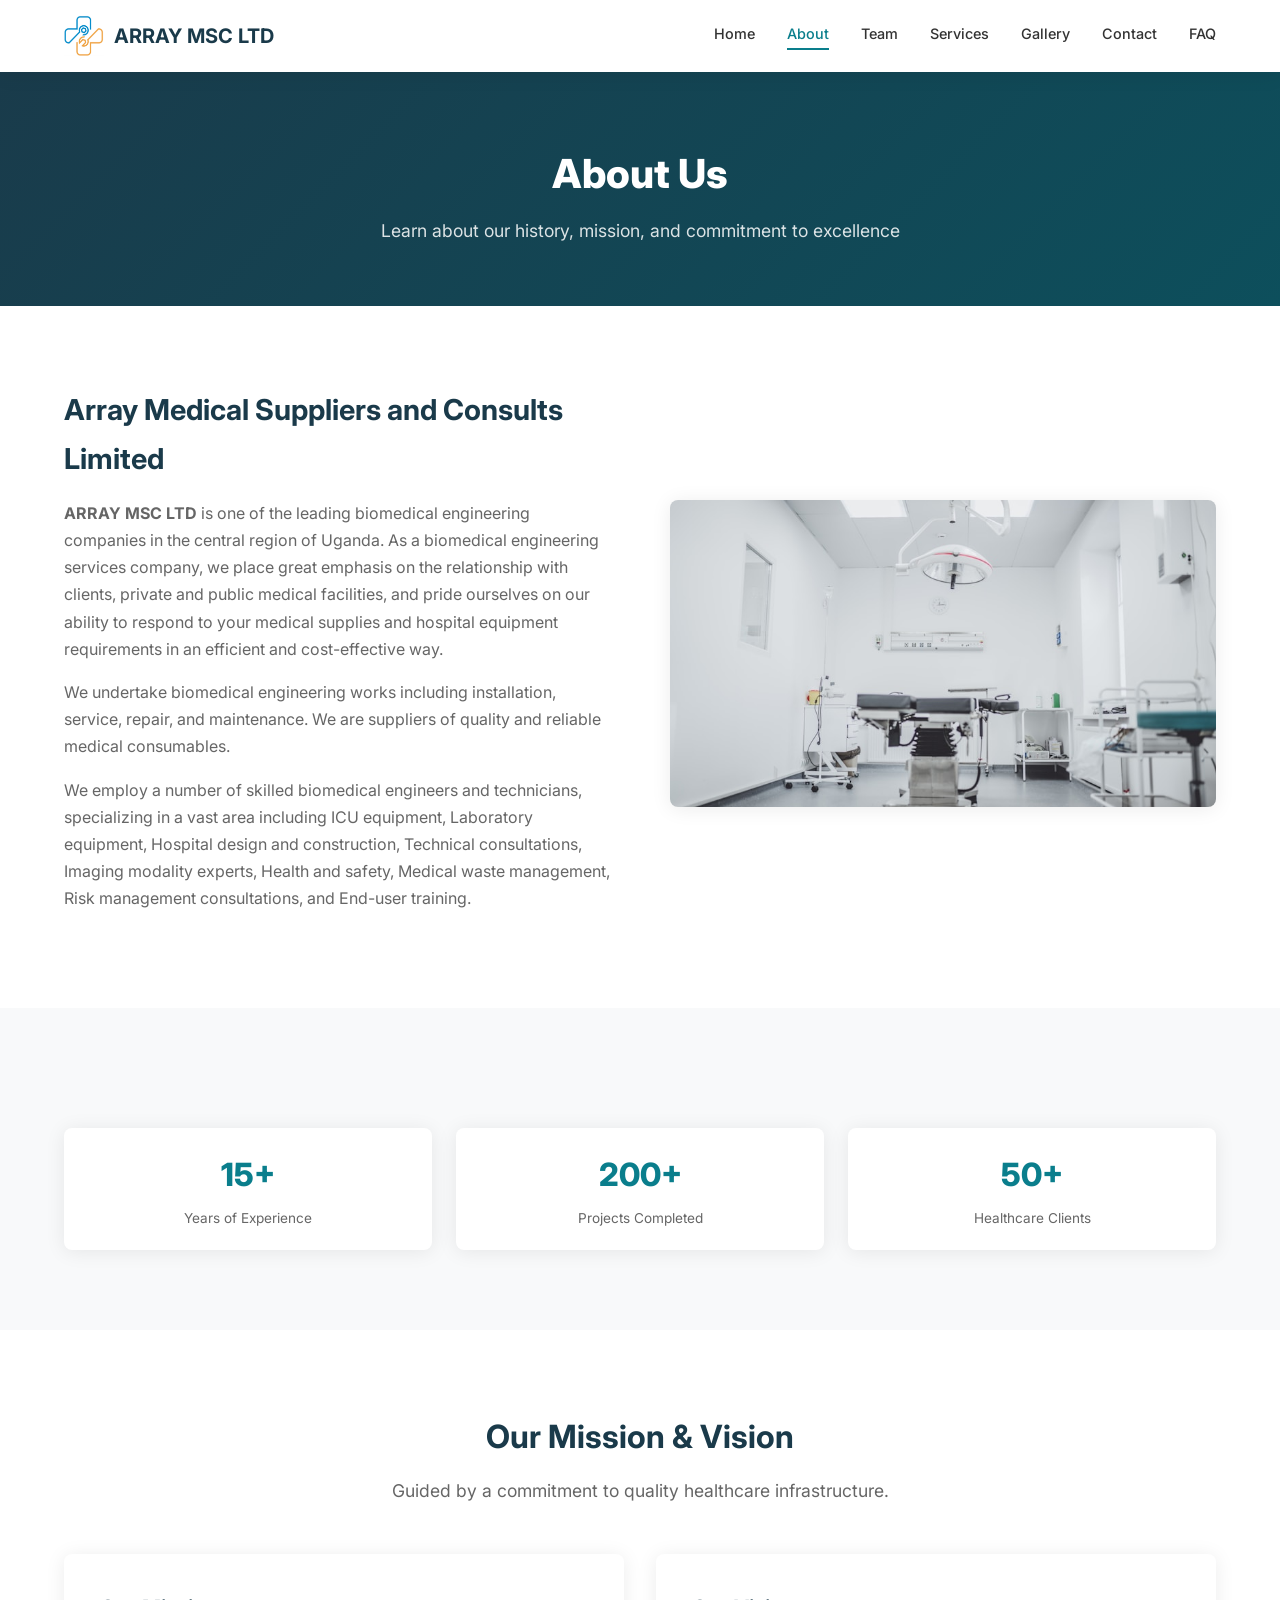
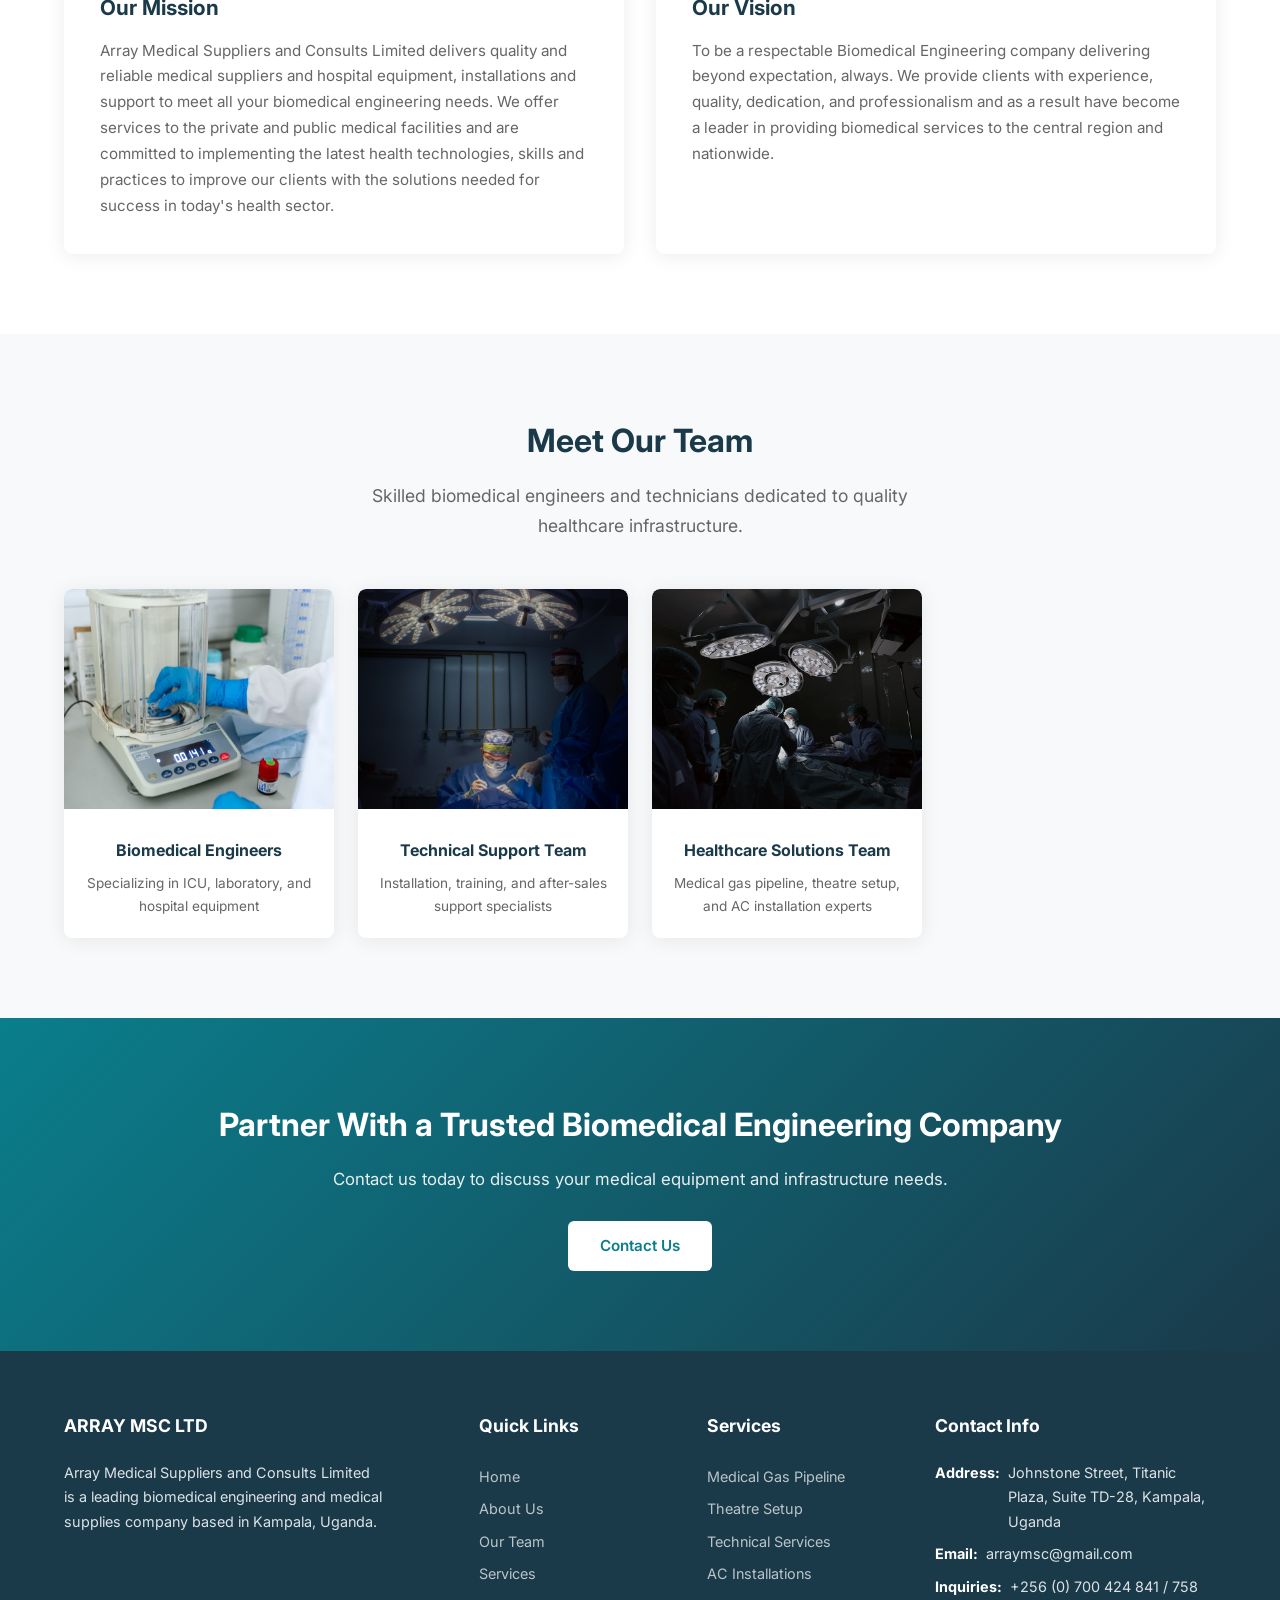
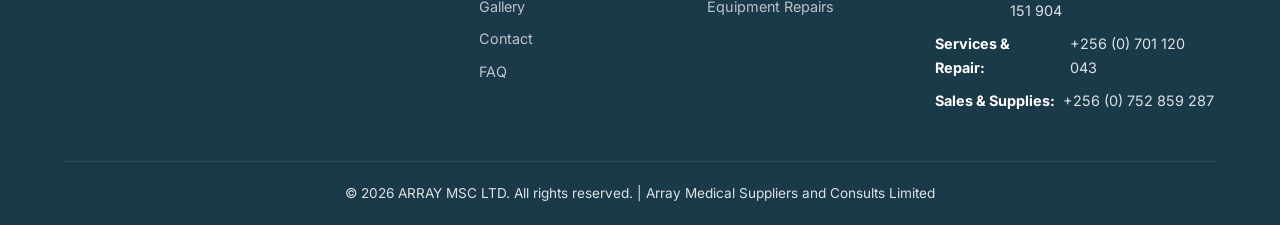
==== commit d3741bd9: "Update inquiry phone numbers" ====
--- a/about.html
+++ b/about.html
@@ -172,7 +172,7 @@
           <h3>Contact Info</h3>
           <p><strong>Address:</strong> Johnstone Street, Titanic Plaza, Suite TD-28, Kampala, Uganda</p>
           <p><strong>Email:</strong> arraymsc@gmail.com</p>
-          <p><strong>Inquiries:</strong> +256 (0) 708 155 972</p>
+          <p><strong>Inquiries:</strong> +256 (0) 700 424 841 / 758 151 904</p>
           <p><strong>Services & Repair:</strong> +256 (0) 701 120 043</p>
           <p><strong>Sales & Supplies:</strong> +256 (0) 752 859 287</p>
         </div>
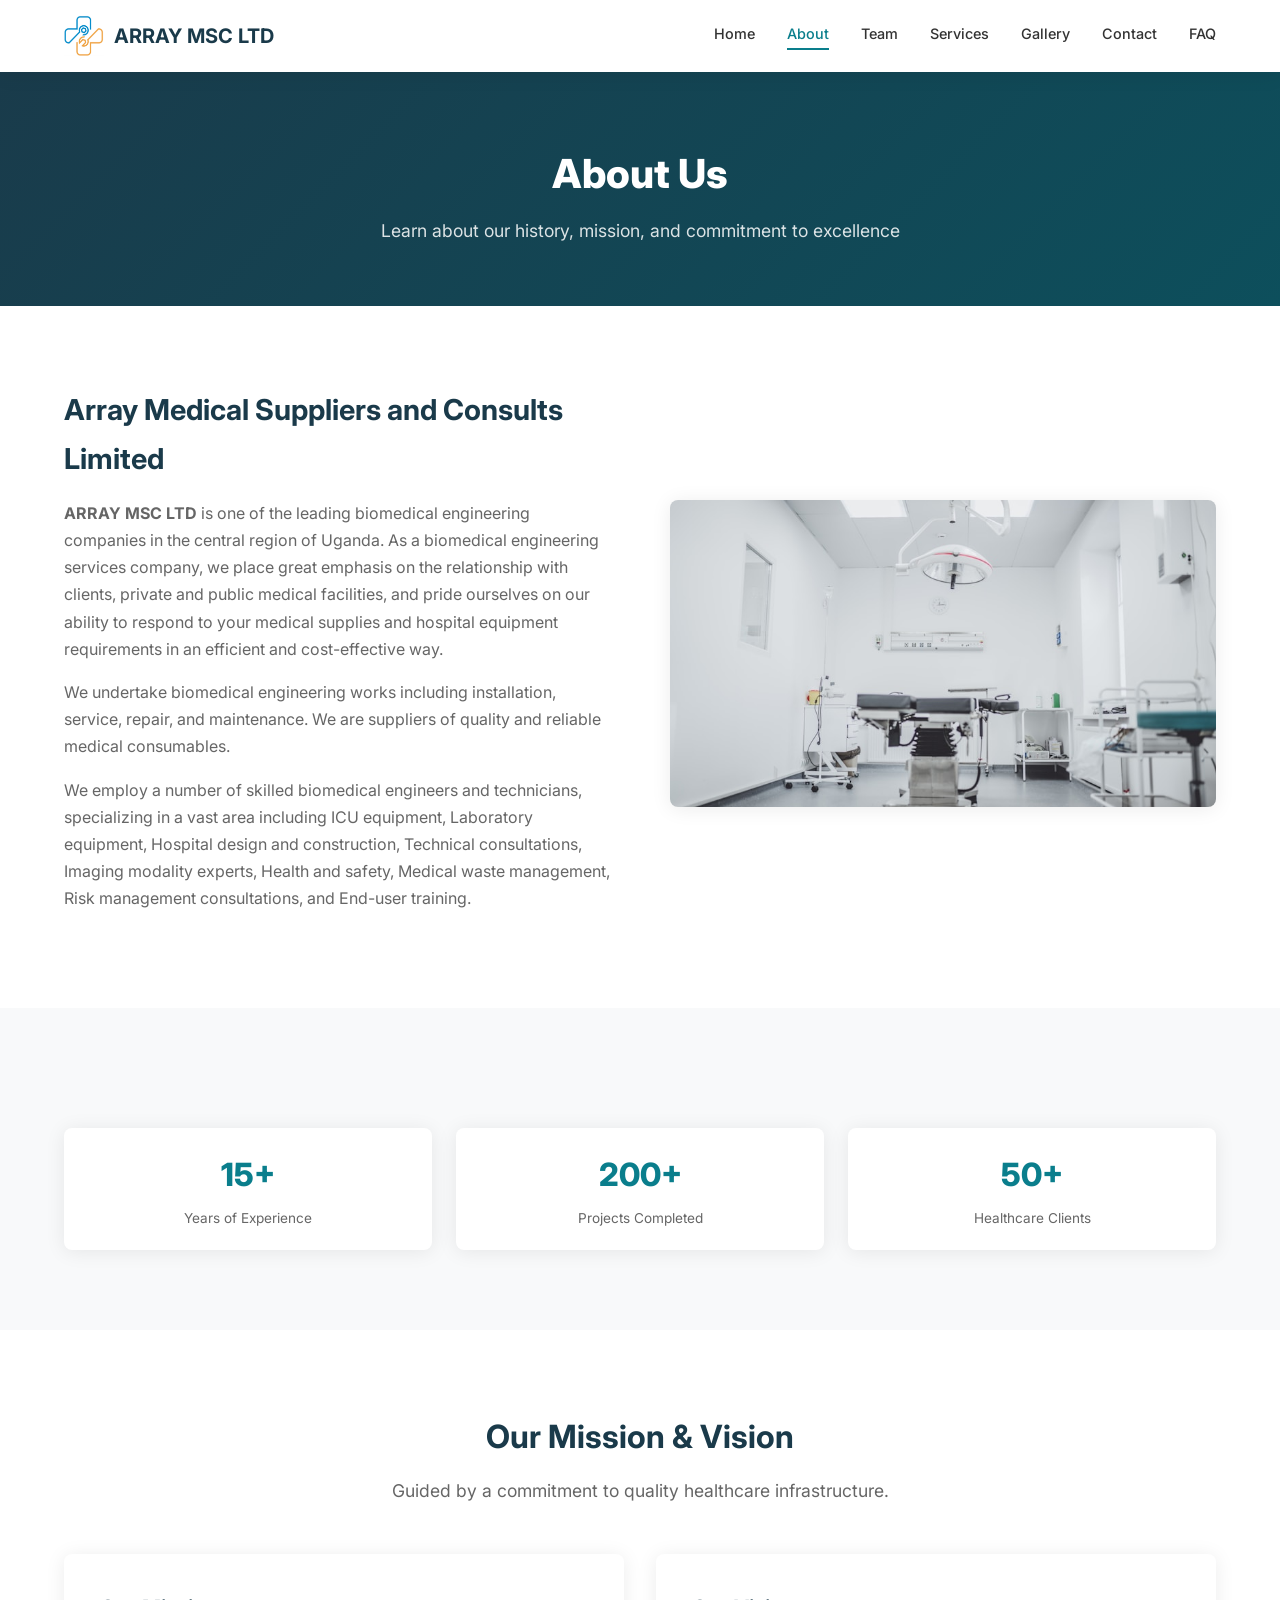
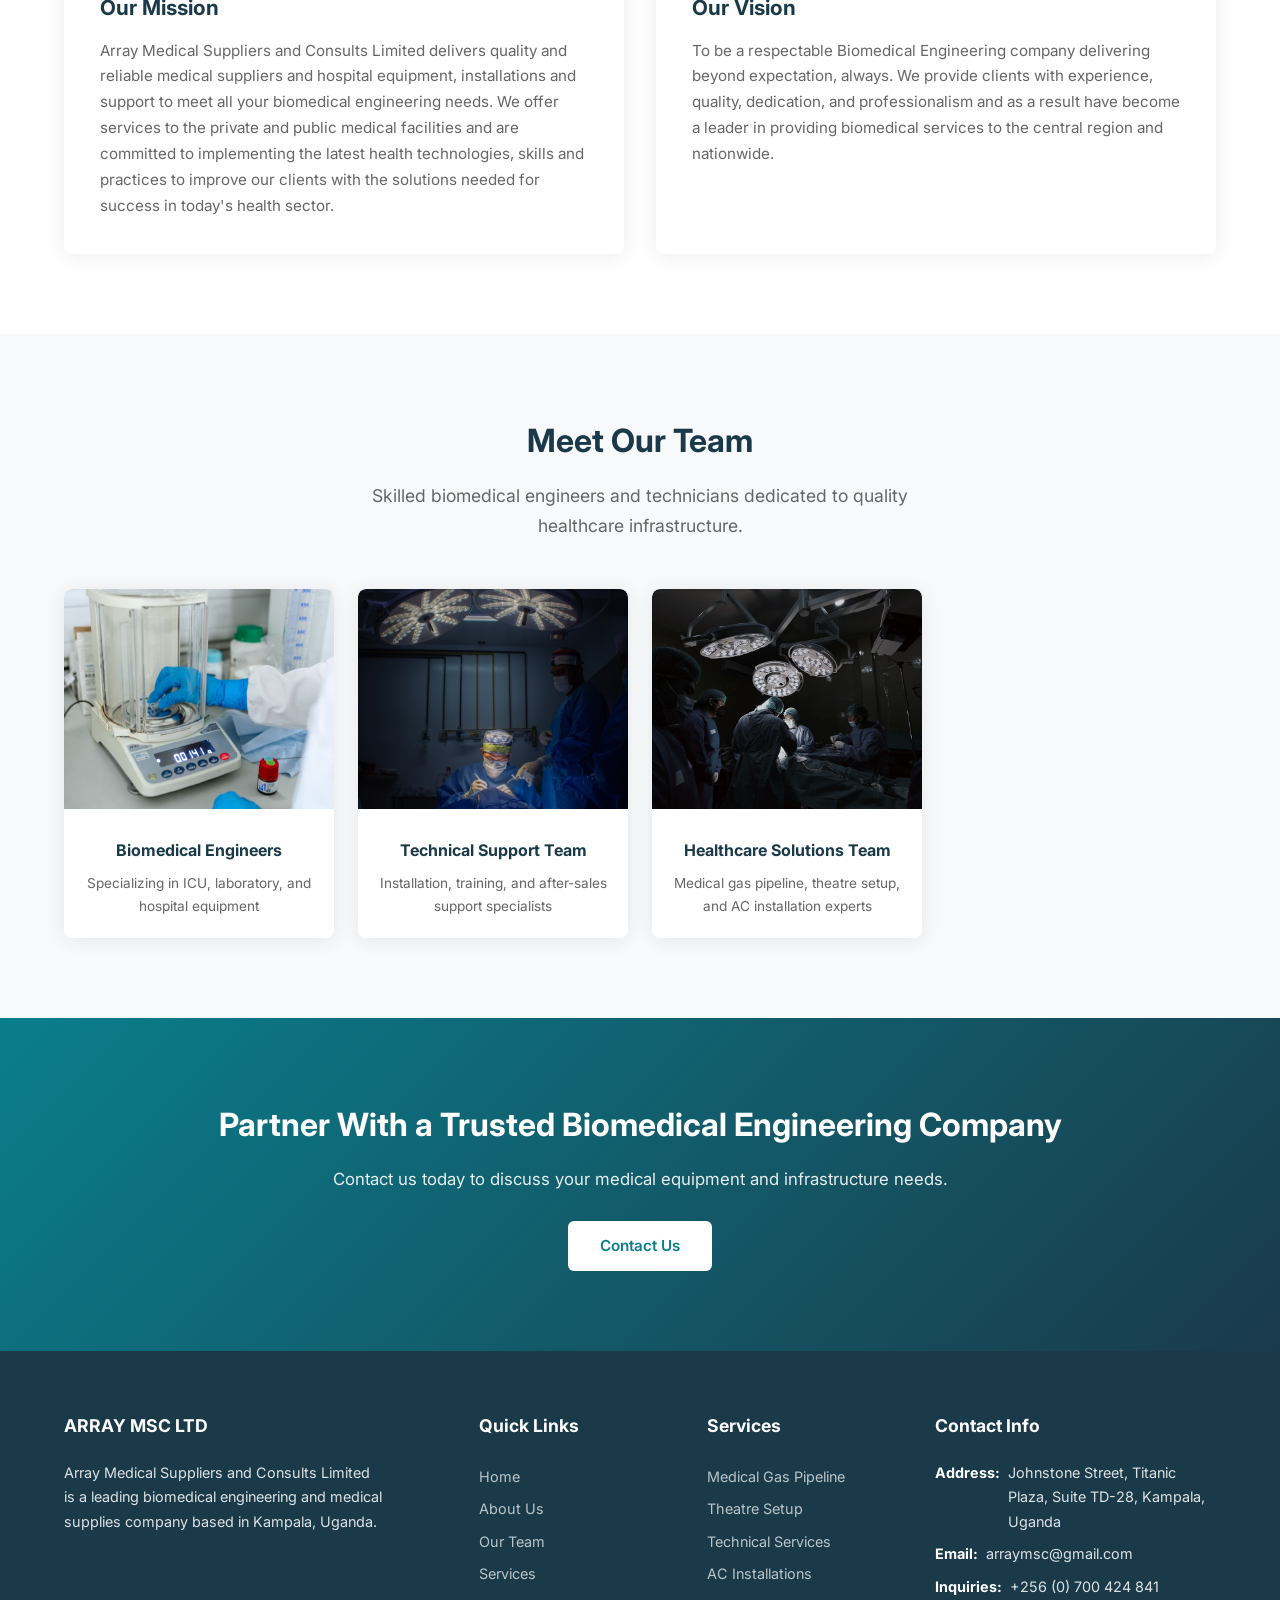
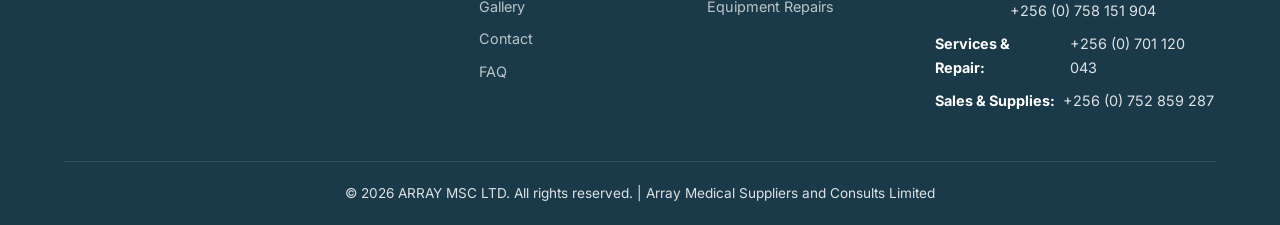
==== commit e41d1107: "Reformat inquiry numbers with <br> separator like other departments" ====
--- a/about.html
+++ b/about.html
@@ -172,7 +172,7 @@
           <h3>Contact Info</h3>
           <p><strong>Address:</strong> Johnstone Street, Titanic Plaza, Suite TD-28, Kampala, Uganda</p>
           <p><strong>Email:</strong> arraymsc@gmail.com</p>
-          <p><strong>Inquiries:</strong> +256 (0) 700 424 841 / 758 151 904</p>
+          <p><strong>Inquiries:</strong> +256 (0) 700 424 841<br>+256 (0) 758 151 904</p>
           <p><strong>Services & Repair:</strong> +256 (0) 701 120 043</p>
           <p><strong>Sales & Supplies:</strong> +256 (0) 752 859 287</p>
         </div>
